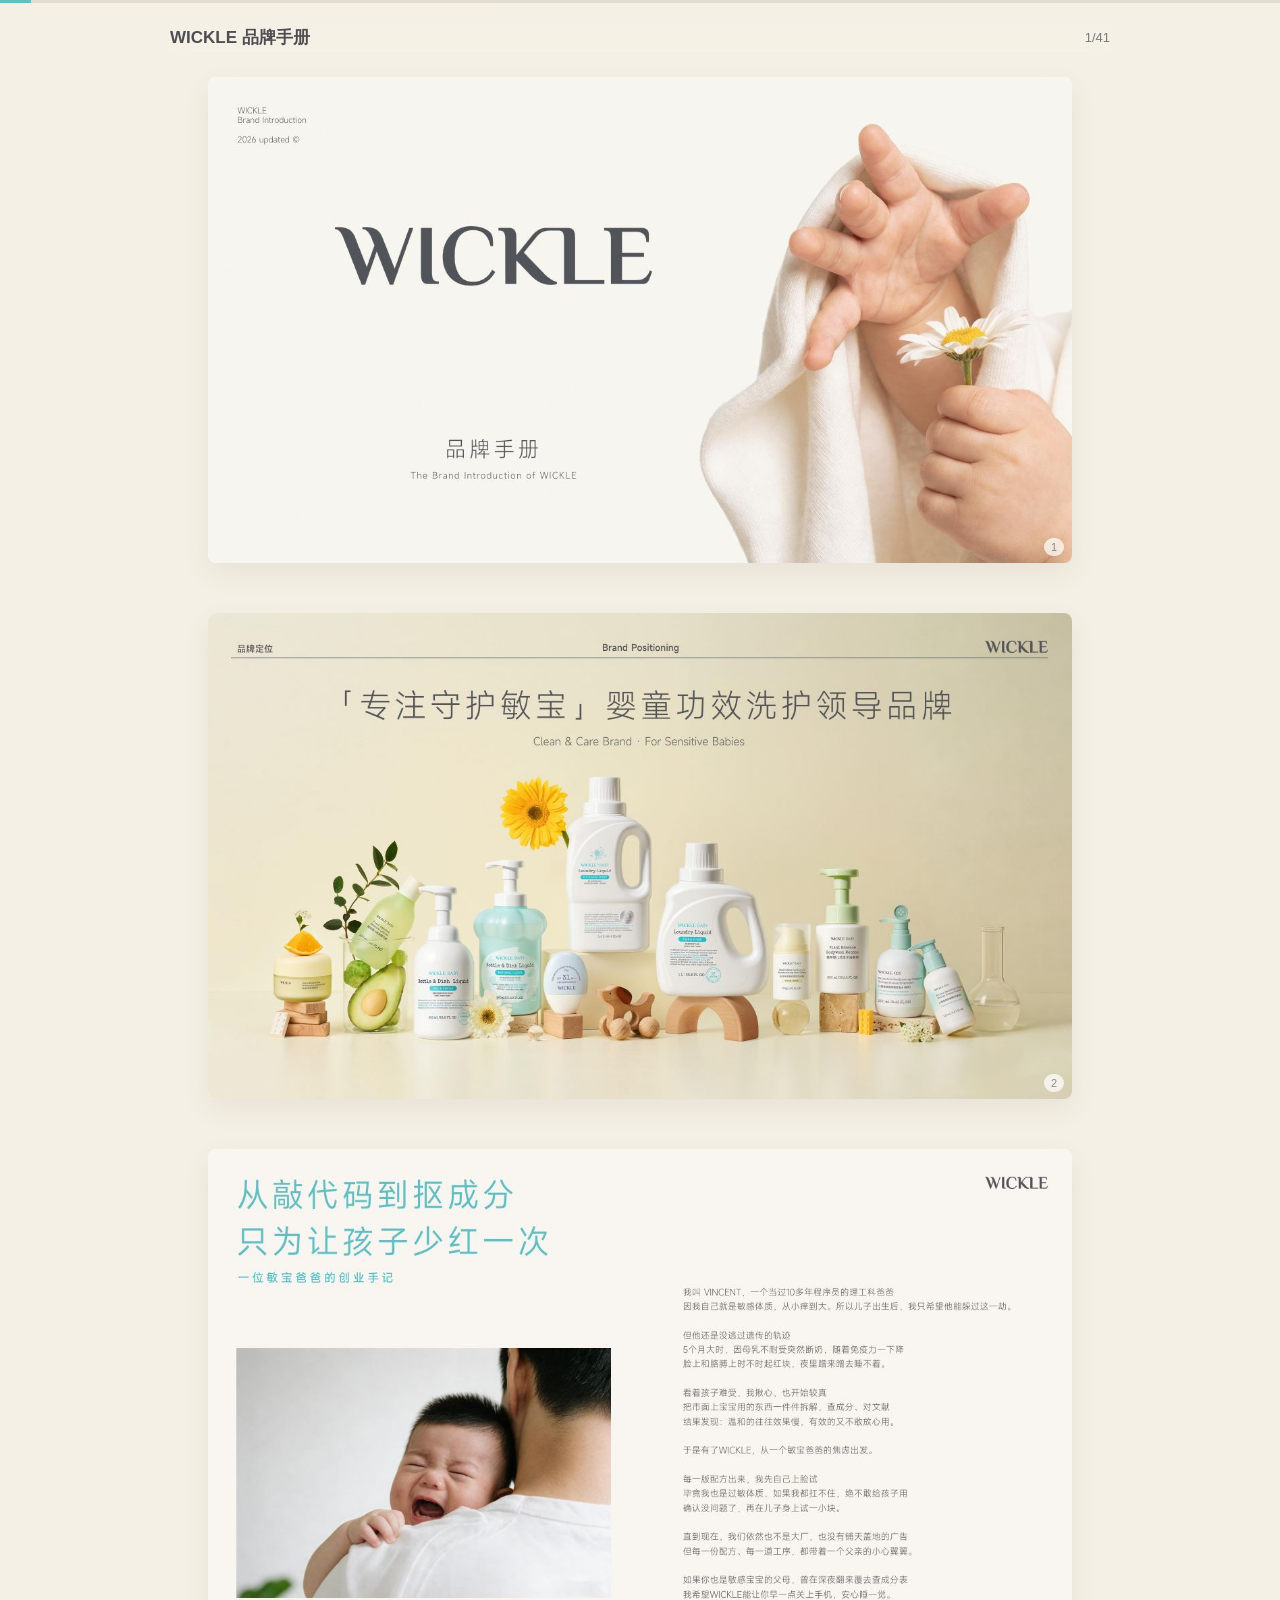
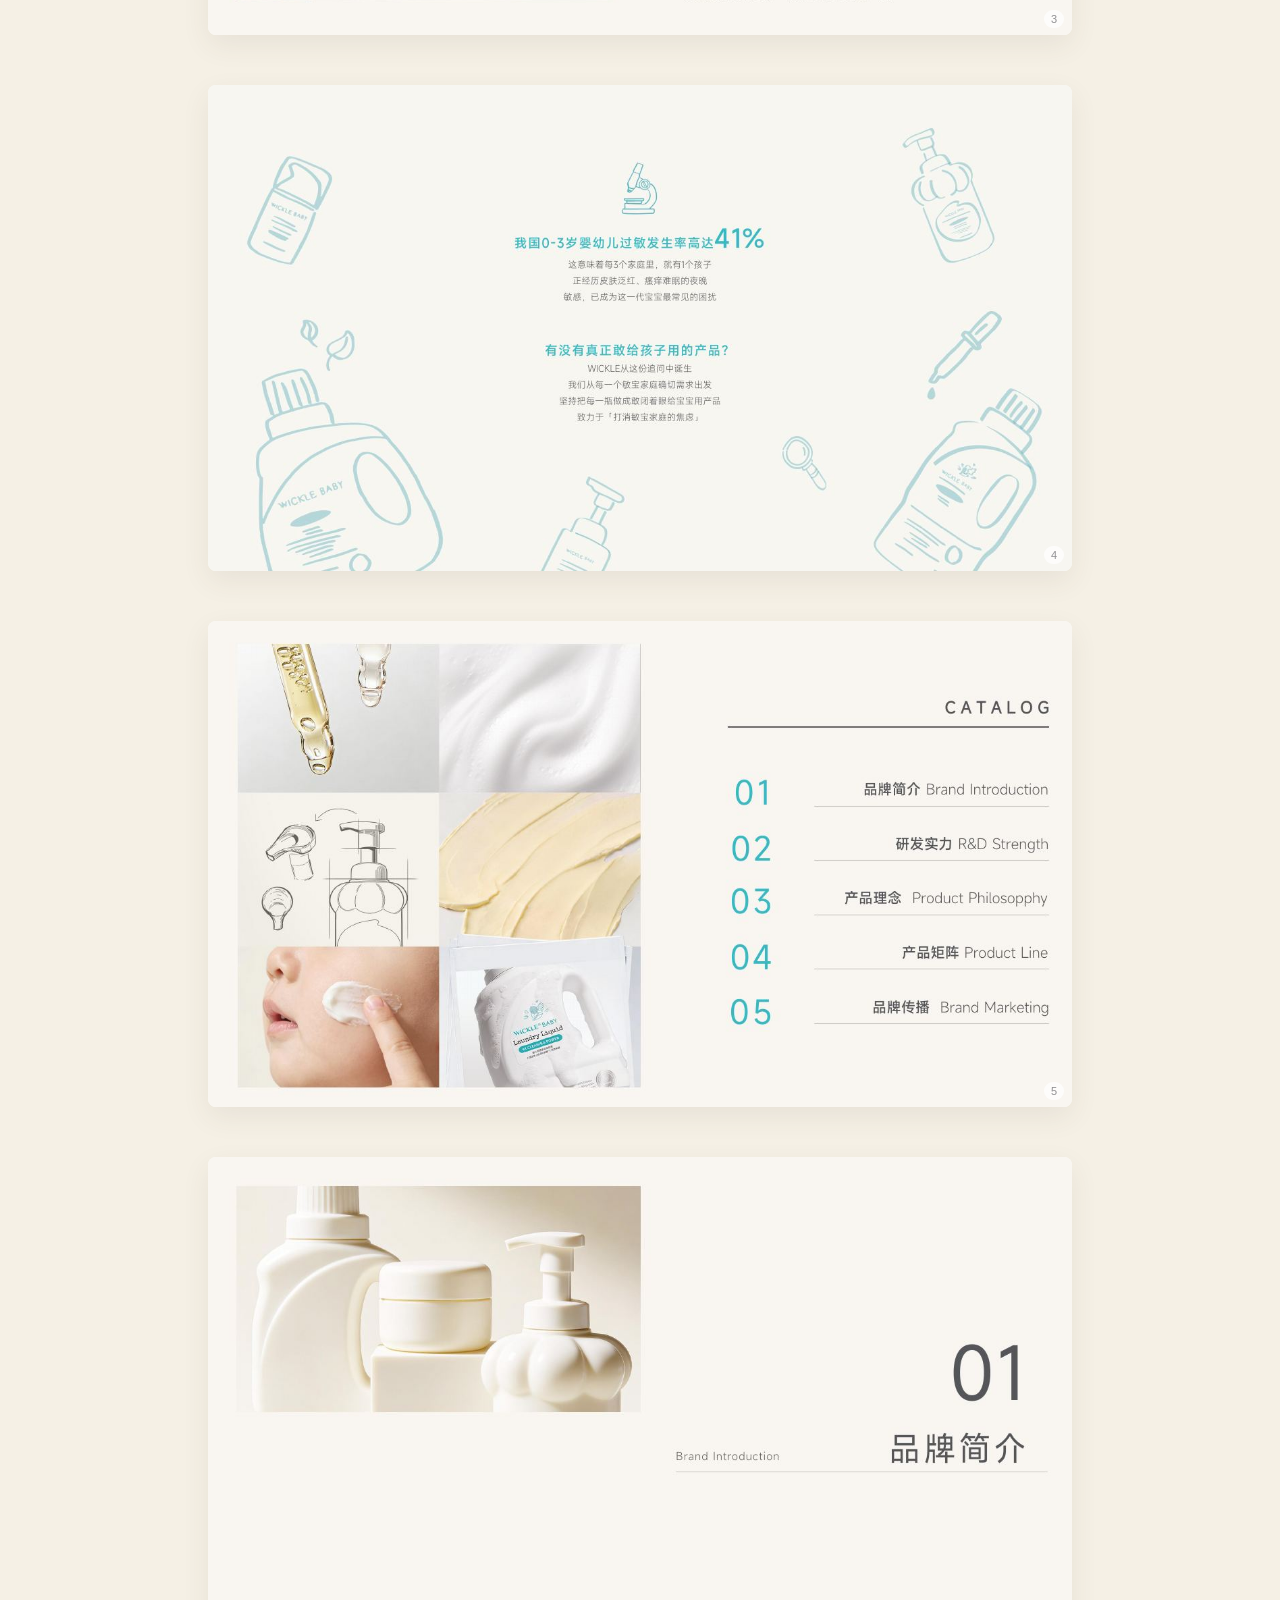
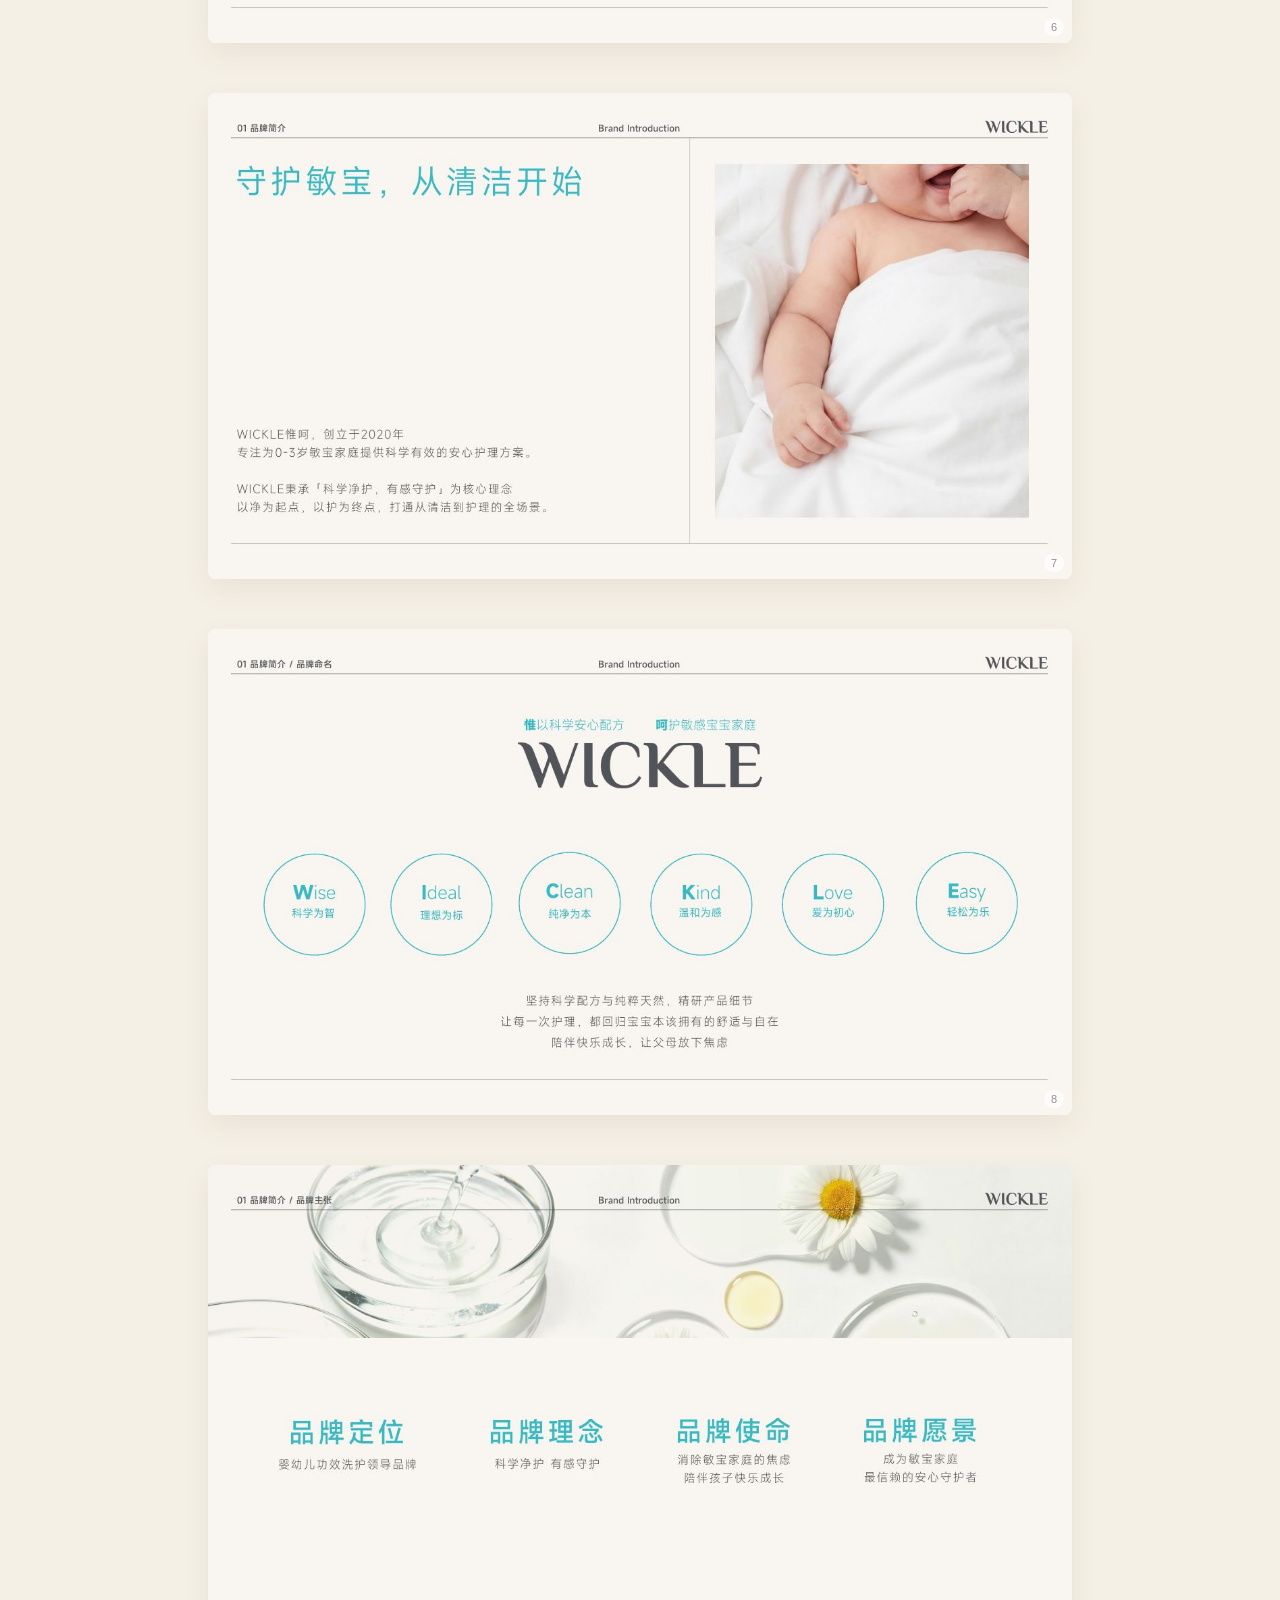
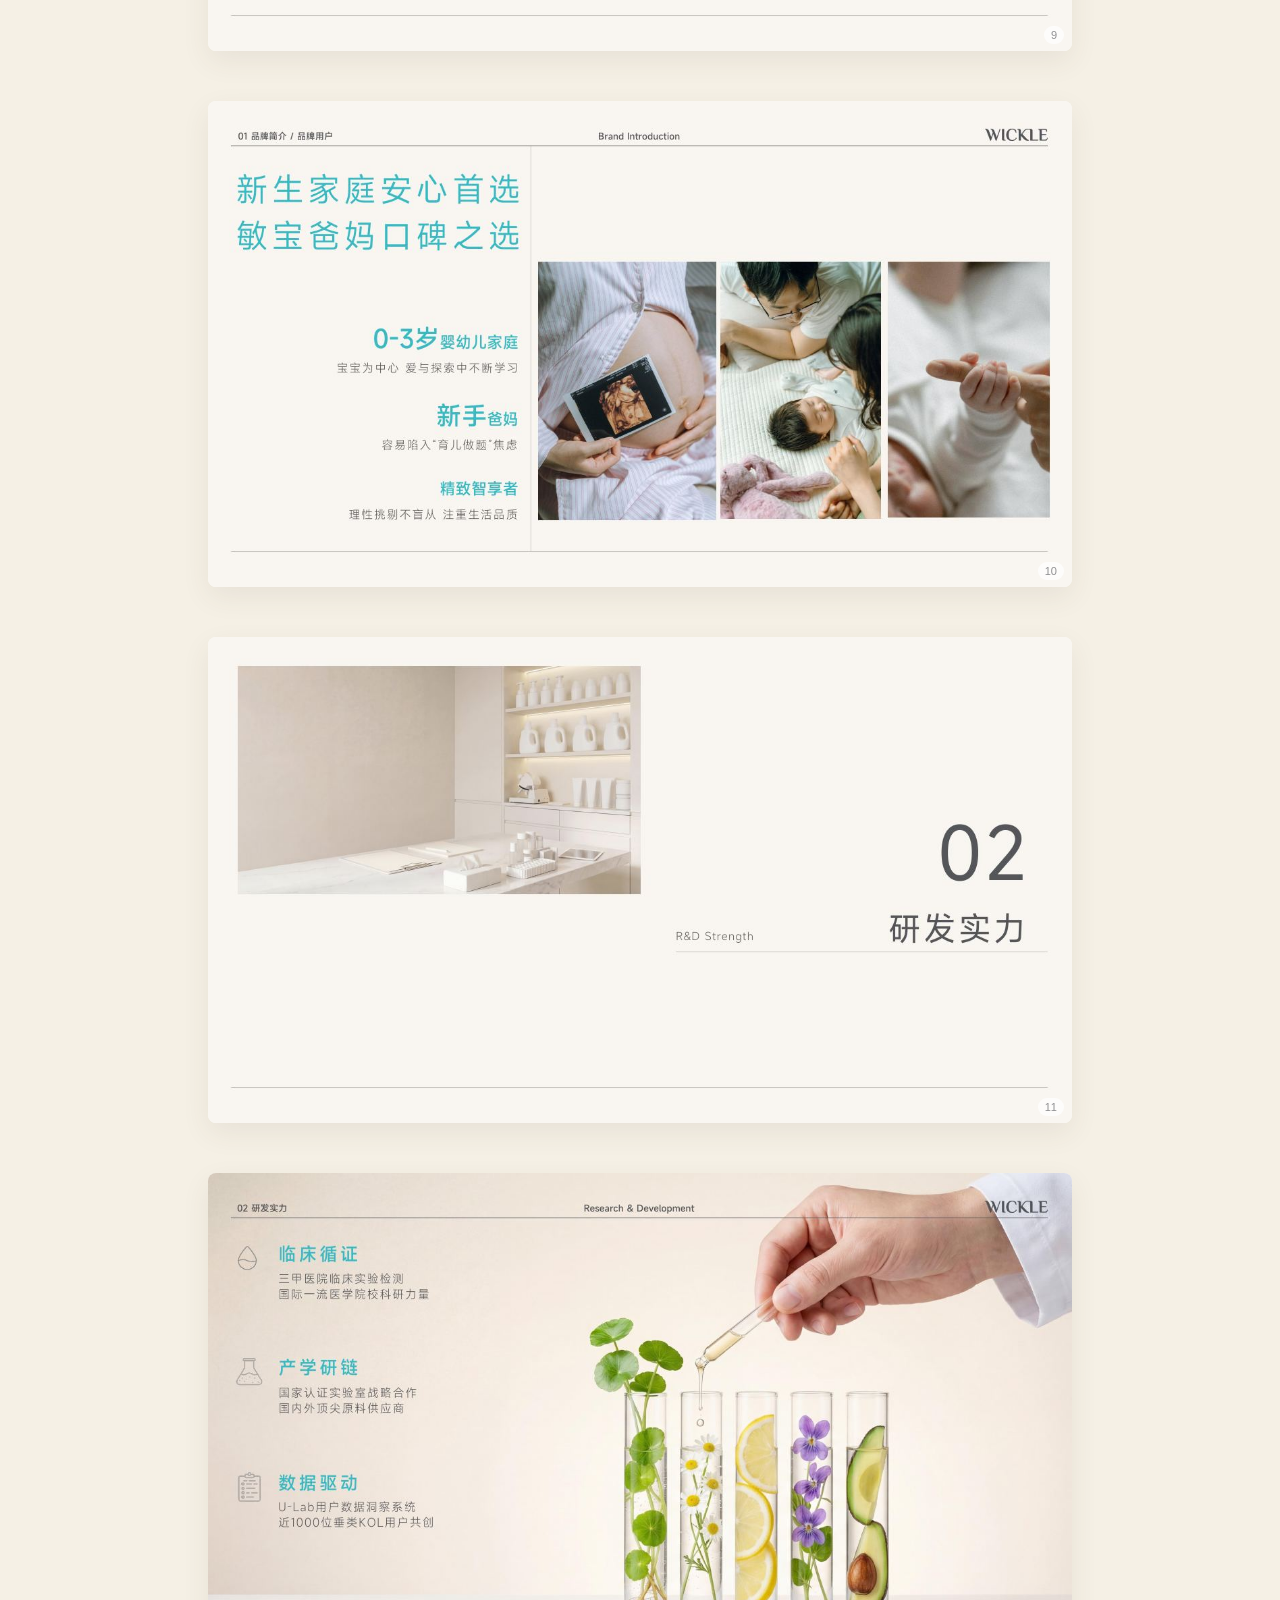
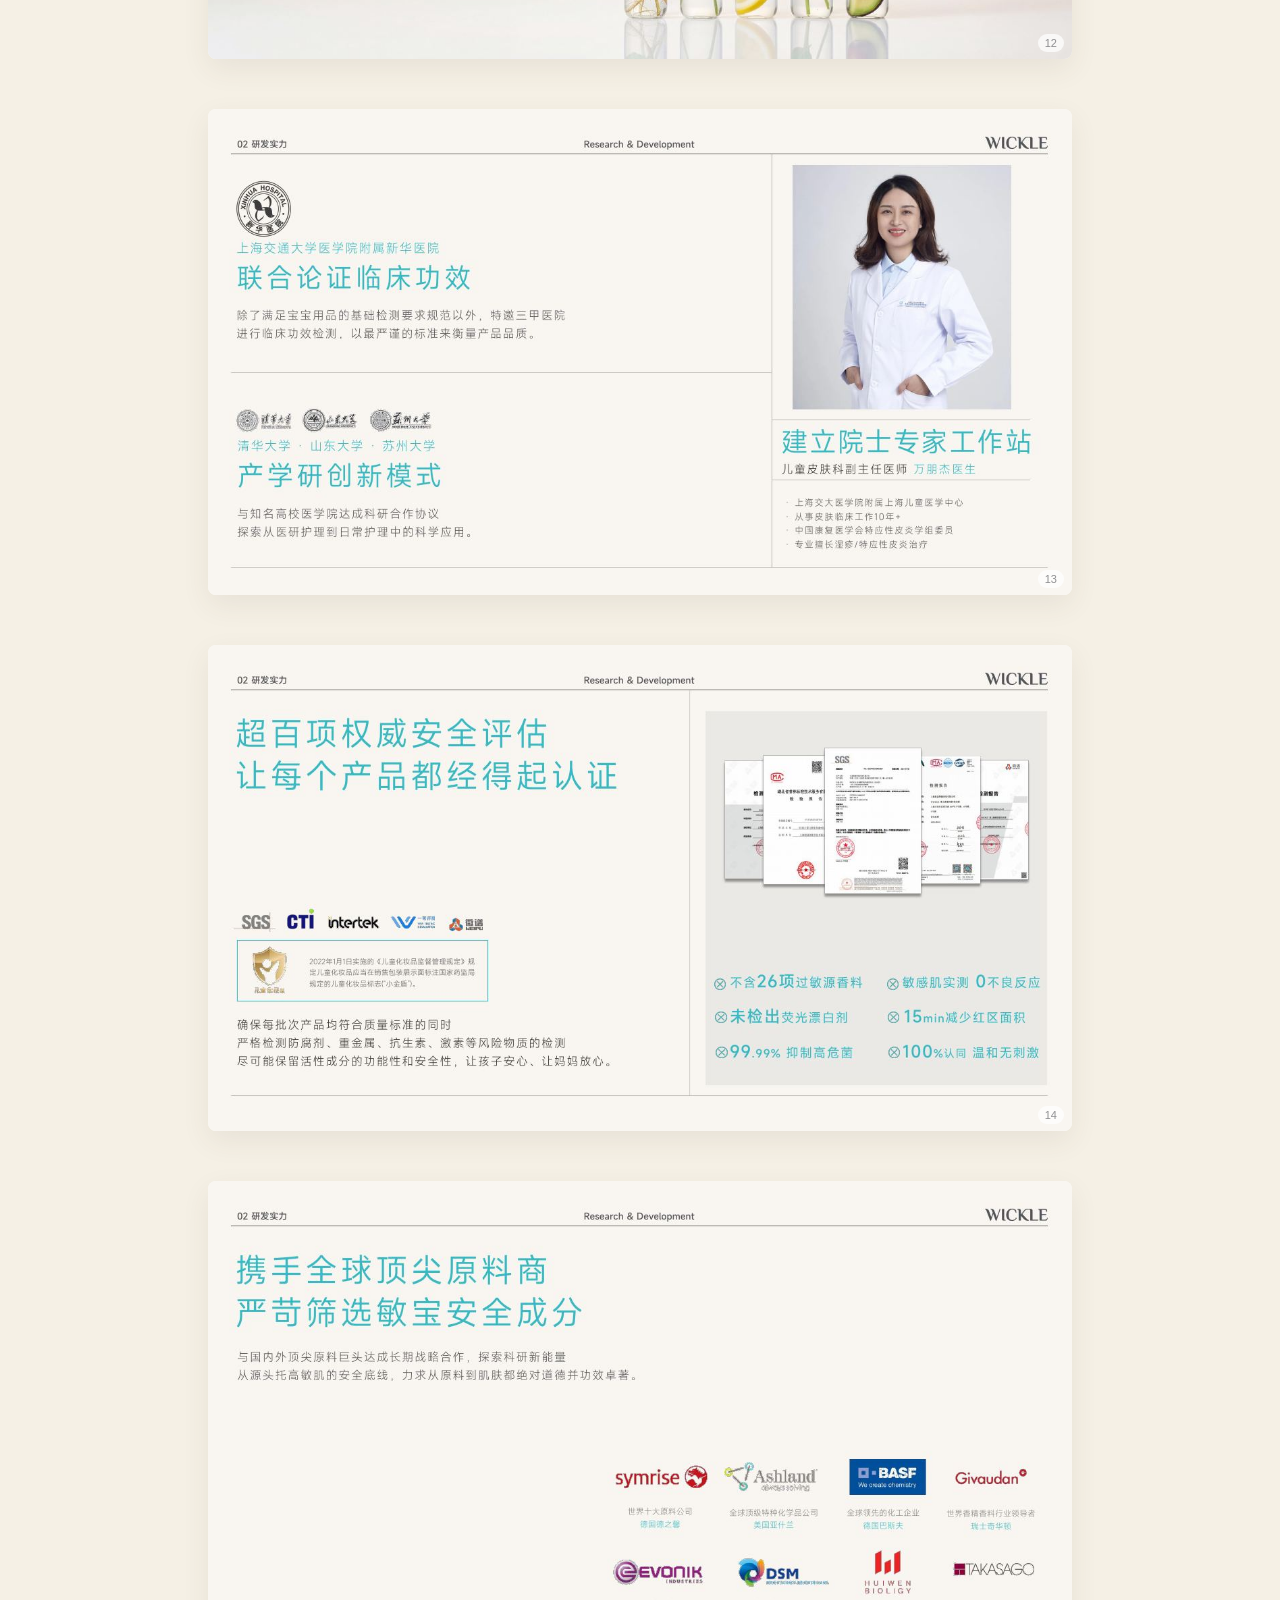
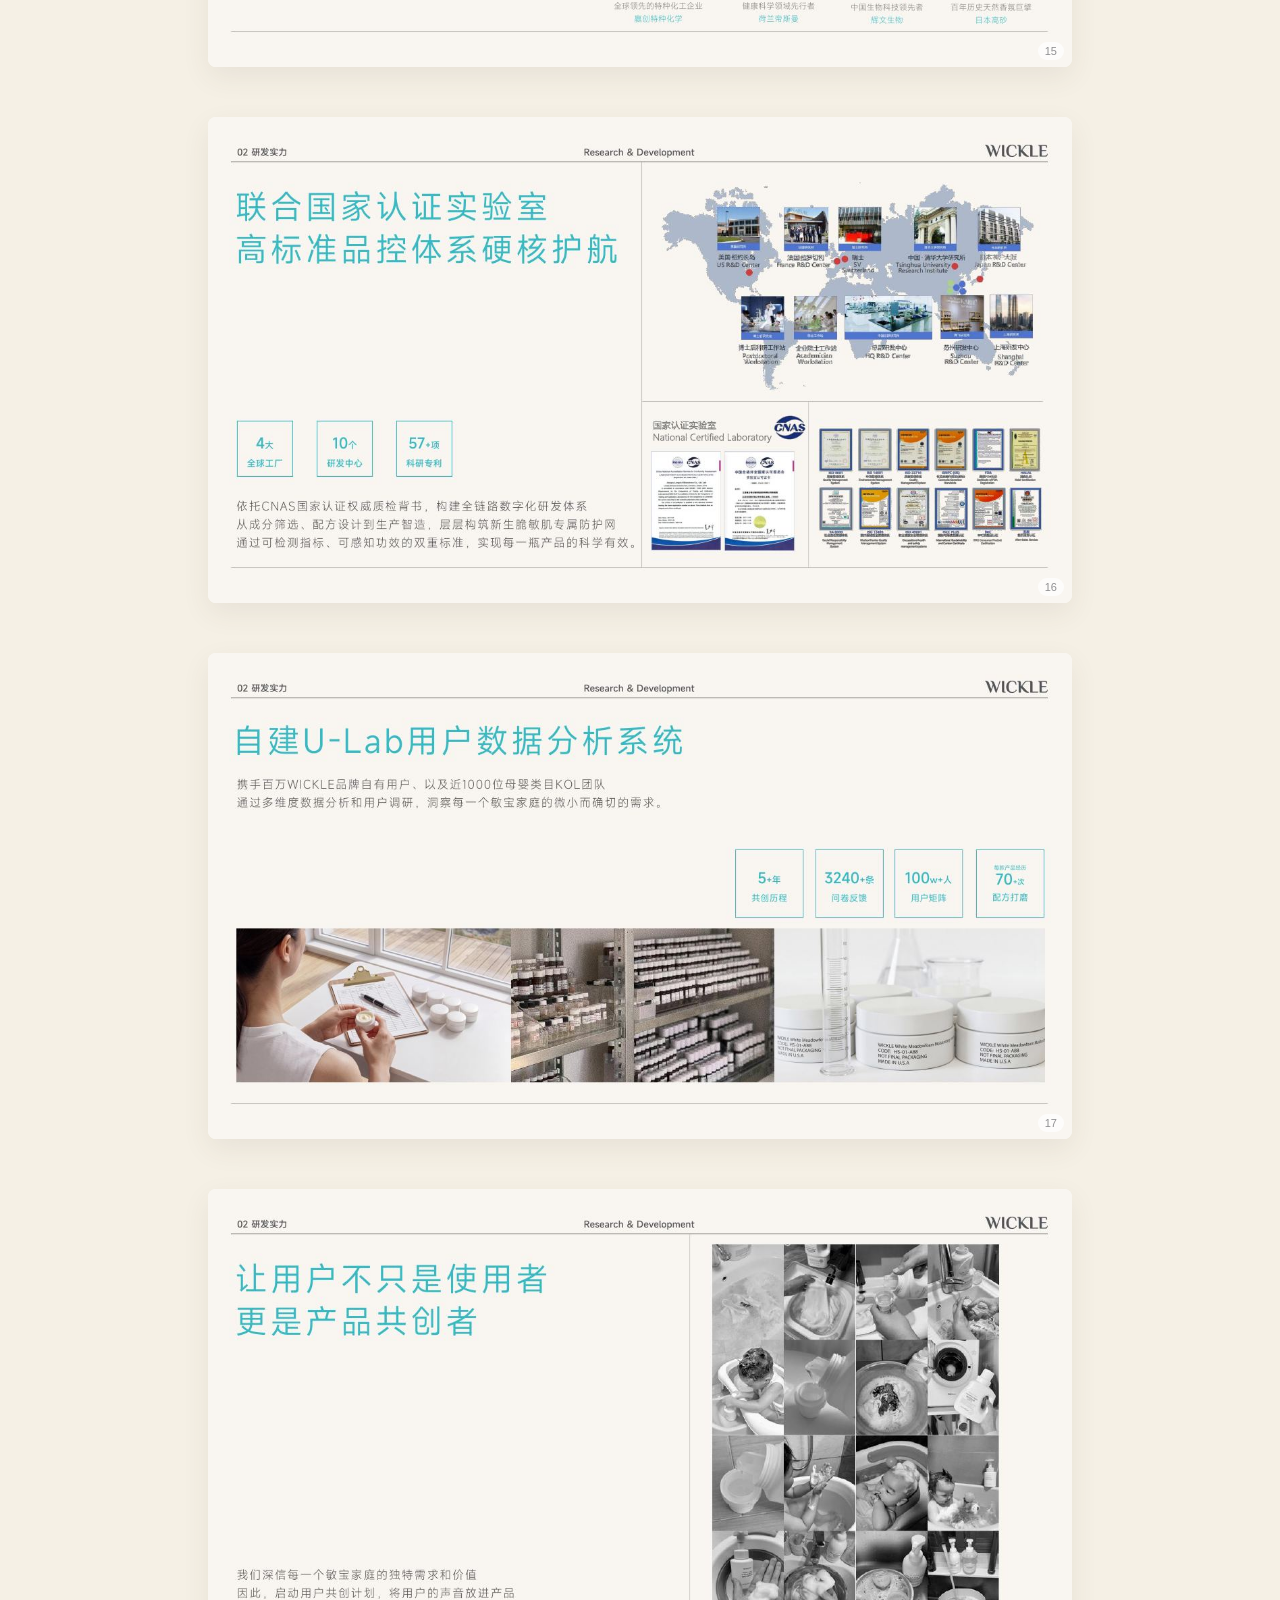
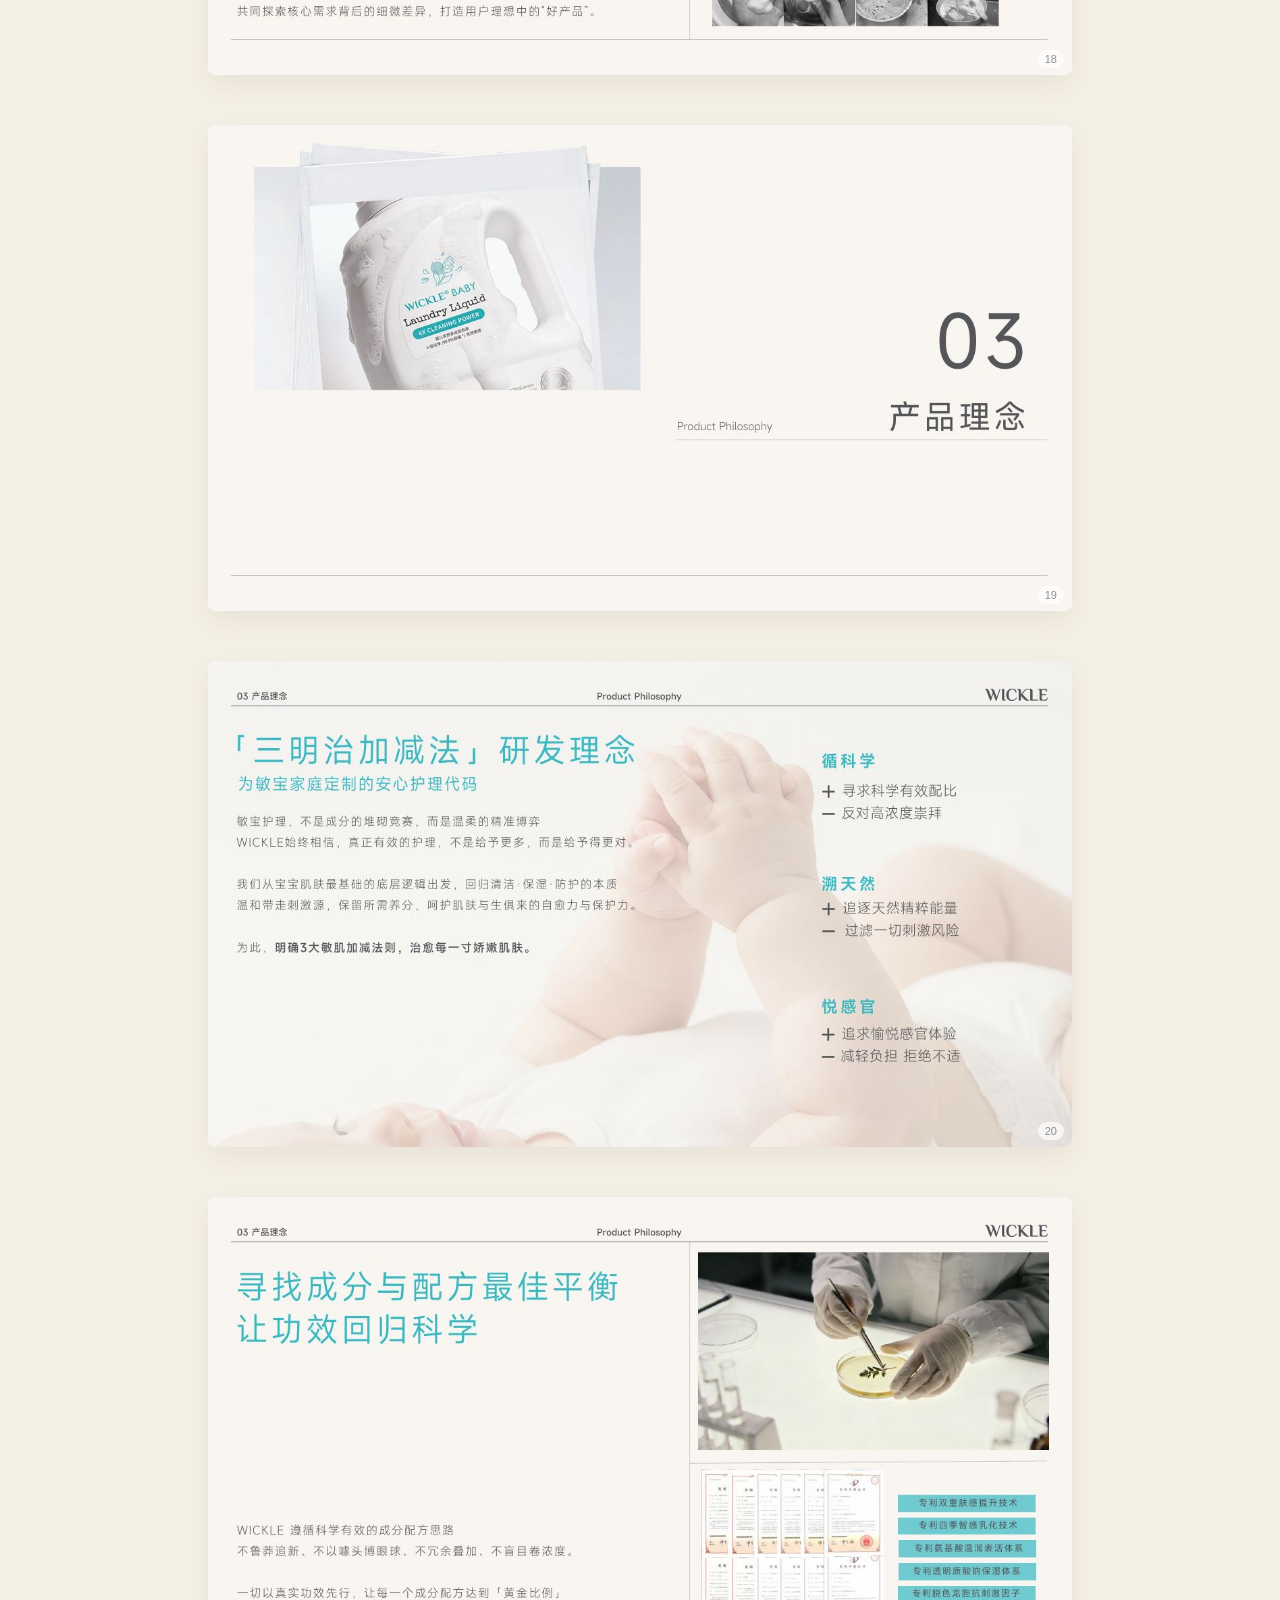
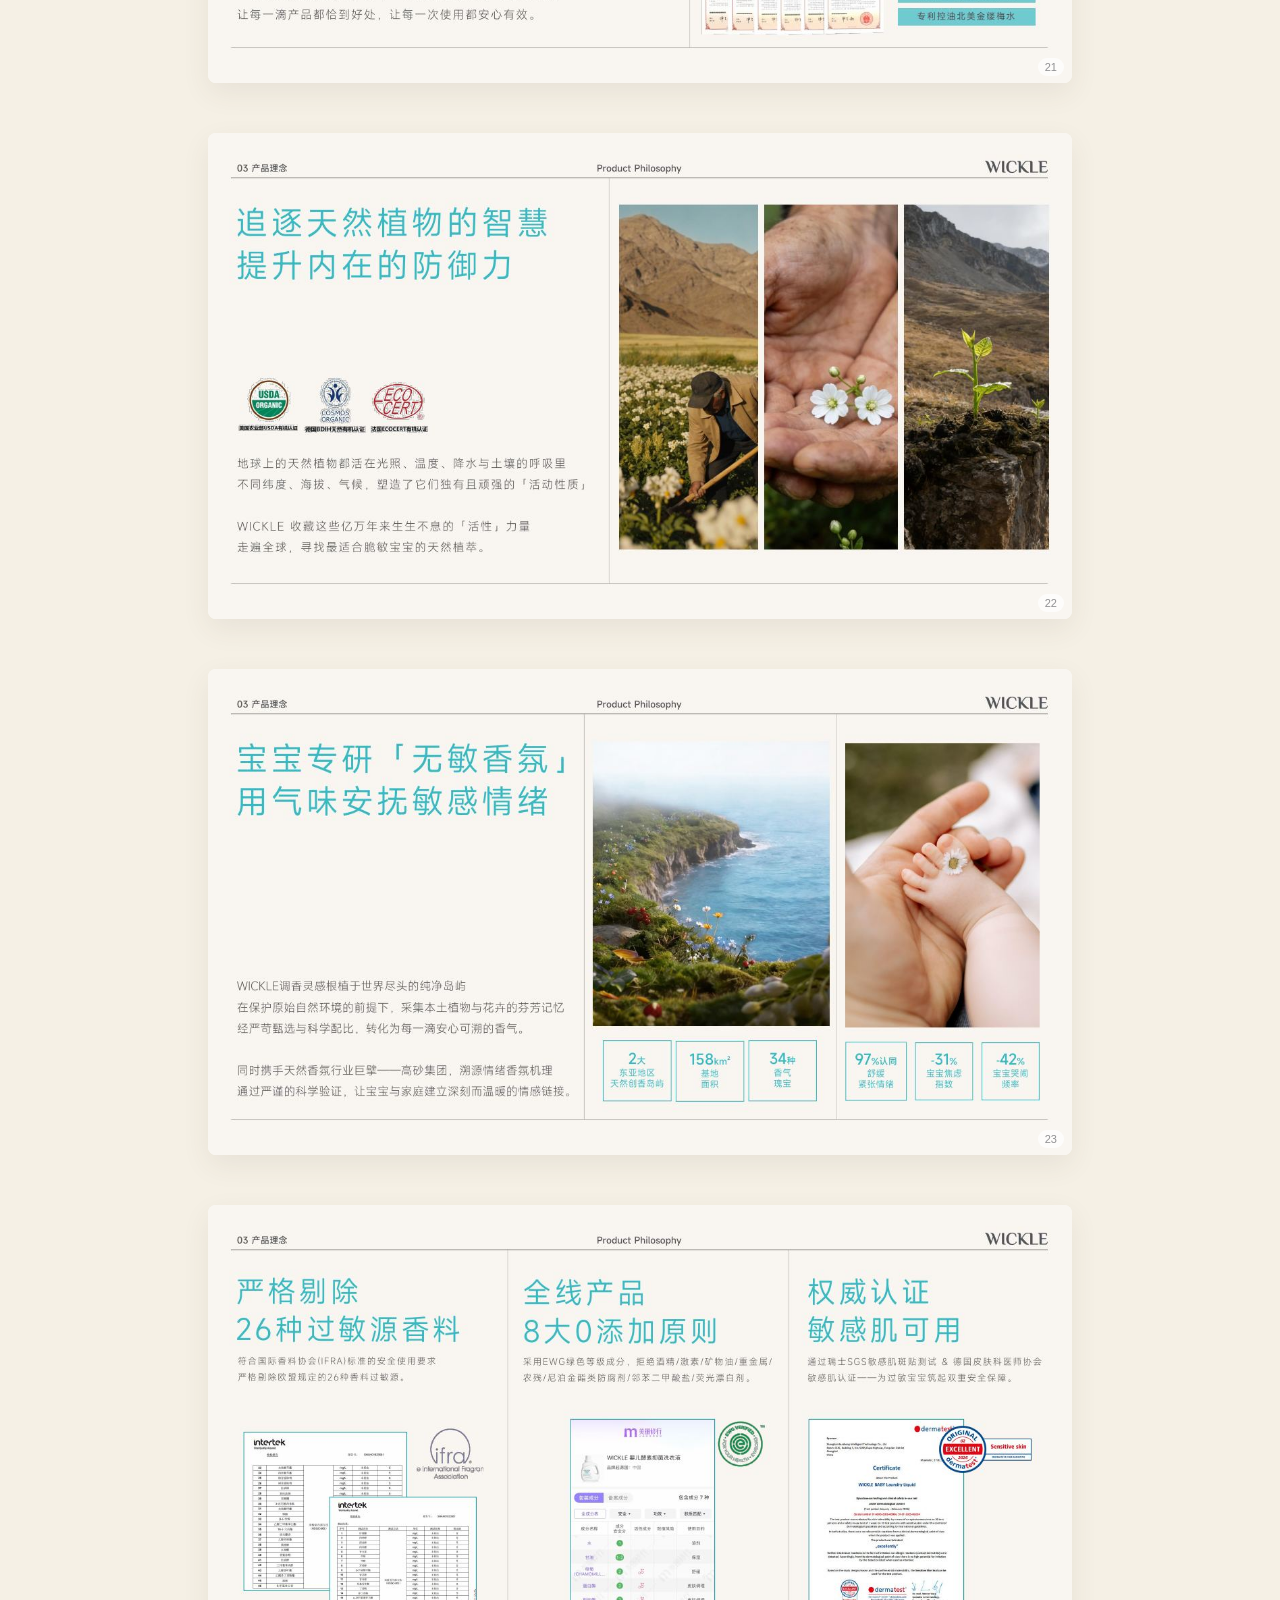
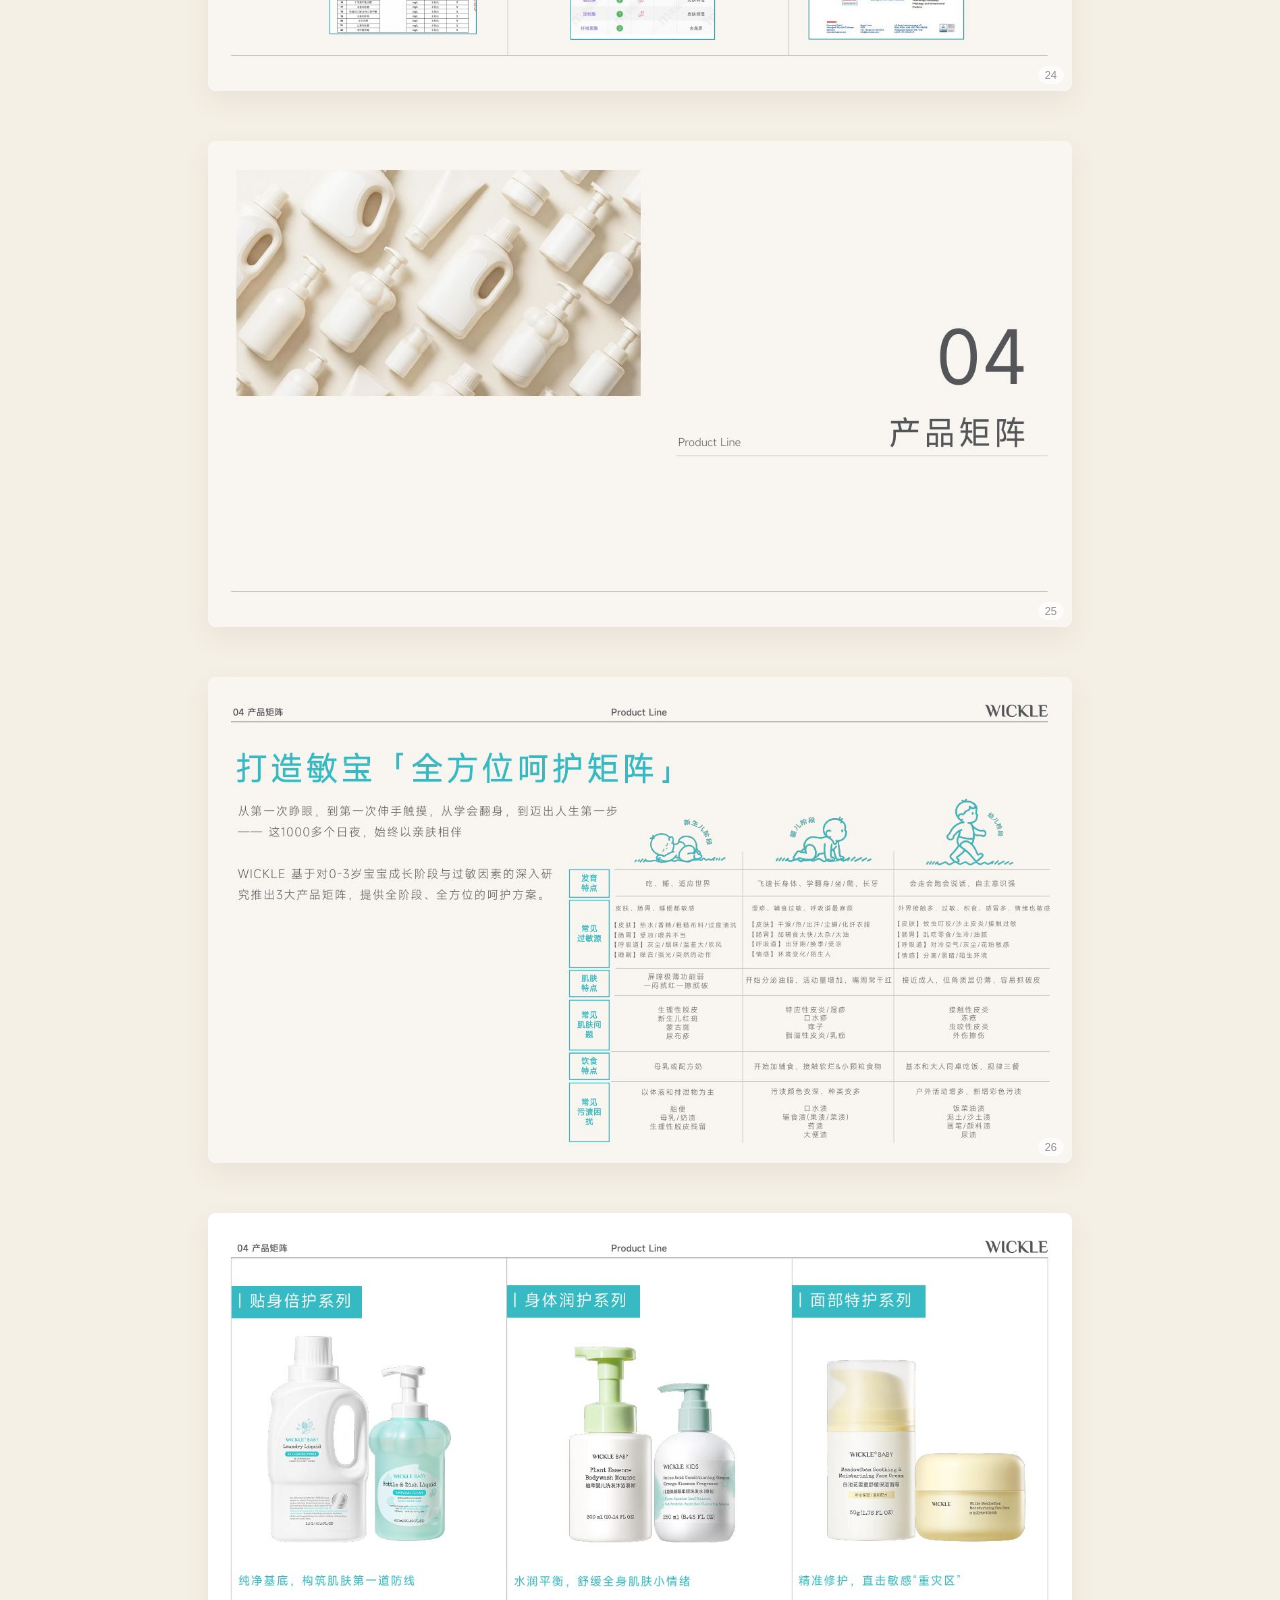
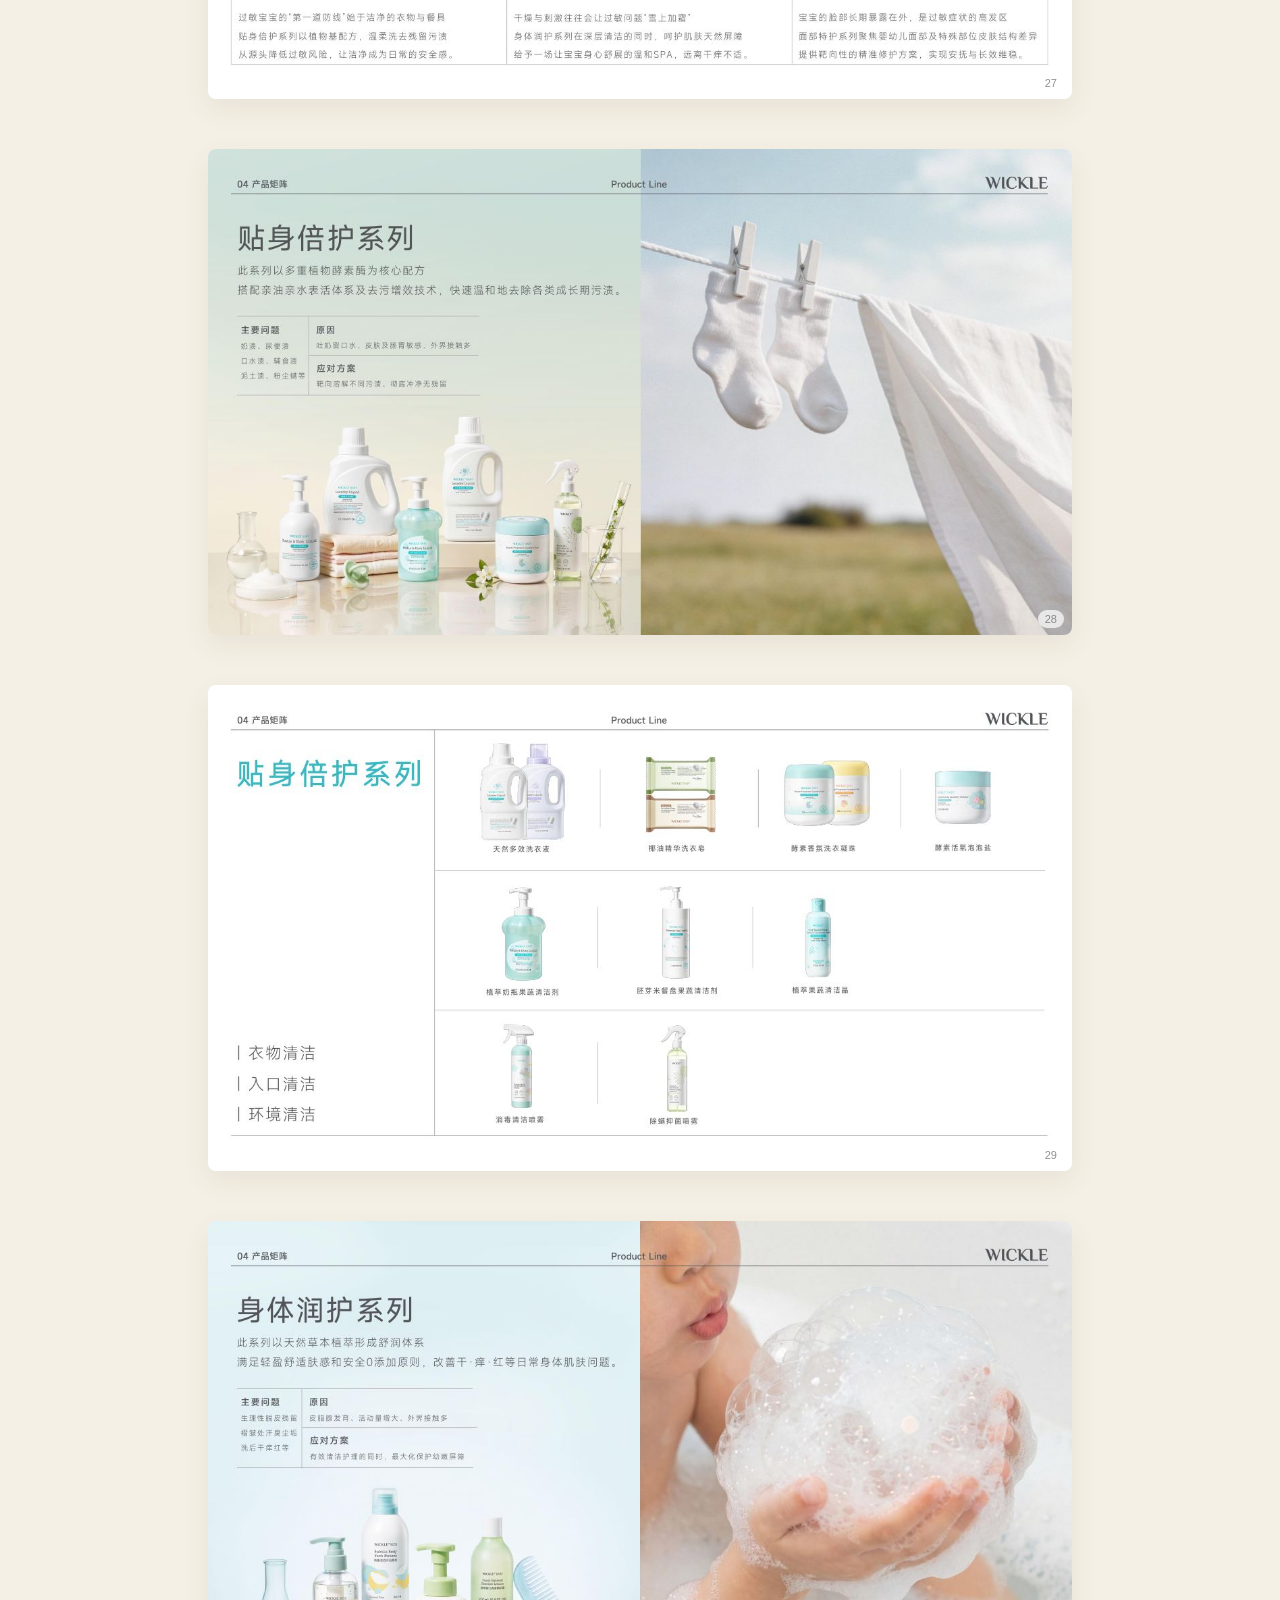
==== brand-book/index.html @ 1de0aafd "Add brand book reader QR" ====
<!doctype html>
<html lang="zh-CN">
  <head>
    <meta charset="UTF-8" />
    <meta name="viewport" content="width=device-width, initial-scale=1, viewport-fit=cover" />
    <meta name="apple-mobile-web-app-capable" content="yes" />
    <meta name="apple-mobile-web-app-status-bar-style" content="default" />
    <meta name="format-detection" content="telephone=no" />
    <title>WICKLE 品牌手册</title>
    <meta name="description" content="WICKLE 品牌手册在线阅读" />
    <link rel="preload" as="image" href="./pages/page-01.jpg" fetchpriority="high" />
    <style>
      :root {
        color-scheme: light;
        --paper: #f5f0e5;
        --ink: #4d4d52;
        --line: rgba(88, 83, 74, 0.16);
      }

      * {
        box-sizing: border-box;
      }

      html {
        background: var(--paper);
        scroll-behavior: smooth;
      }

      body {
        margin: 0;
        min-height: 100vh;
        background: var(--paper);
        color: var(--ink);
        font-family: -apple-system, BlinkMacSystemFont, "PingFang SC", "Microsoft YaHei", sans-serif;
      }

      .reader {
        width: min(100%, 980px);
        margin: 0 auto;
        padding: max(16px, env(safe-area-inset-top)) 10px calc(28px + env(safe-area-inset-bottom));
      }

      .reader-bar {
        position: sticky;
        top: 0;
        z-index: 5;
        display: flex;
        align-items: center;
        justify-content: space-between;
        gap: 12px;
        padding: 10px 2px 12px;
        background: linear-gradient(180deg, var(--paper) 0%, rgba(245, 240, 229, 0.94) 78%, rgba(245, 240, 229, 0) 100%);
        backdrop-filter: blur(10px);
      }

      .reader-title {
        margin: 0;
        font-size: 15px;
        font-weight: 600;
        letter-spacing: 0;
      }

      .reader-count {
        flex: 0 0 auto;
        min-width: 56px;
        text-align: right;
        font-size: 13px;
        font-variant-numeric: tabular-nums;
        color: rgba(77, 77, 82, 0.72);
      }

      .progress {
        position: fixed;
        top: 0;
        left: 0;
        z-index: 10;
        width: 100%;
        height: 3px;
        background: rgba(90, 82, 68, 0.12);
      }

      .progress span {
        display: block;
        width: 0;
        height: 100%;
        background: #62bec4;
        transition: width 180ms ease;
      }

      .pages {
        display: grid;
        gap: 12px;
      }

      .page {
        position: relative;
        overflow: hidden;
        aspect-ratio: 16 / 9;
        border-radius: 6px;
        background: rgba(255, 255, 255, 0.62);
        box-shadow: 0 10px 28px rgba(77, 68, 52, 0.08);
      }

      .page img {
        display: block;
        width: 100%;
        height: 100%;
        object-fit: cover;
      }

      .page::after {
        content: attr(data-page);
        position: absolute;
        right: 8px;
        bottom: 7px;
        padding: 3px 7px;
        border-radius: 999px;
        background: rgba(255, 255, 255, 0.72);
        color: rgba(77, 77, 82, 0.62);
        font-size: 11px;
        font-variant-numeric: tabular-nums;
      }

      @media (min-width: 720px) {
        .reader {
          padding-right: 18px;
          padding-left: 18px;
        }

        .reader-title {
          font-size: 17px;
        }

        .pages {
          gap: 18px;
        }

        .page {
          border-radius: 8px;
        }
      }
    </style>
  </head>
  <body>
    <div class="progress" aria-hidden="true"><span id="progressFill"></span></div>
    <main class="reader" aria-label="WICKLE 品牌手册在线阅读">
      <header class="reader-bar">
        <h1 class="reader-title">WICKLE 品牌手册</h1>
        <div class="reader-count"><span id="currentPage">1</span>/41</div>
      </header>
      <section class="pages" id="pages"></section>
    </main>

    <script>
      const pageTotal = 41;
      const pages = document.getElementById("pages");
      const currentPage = document.getElementById("currentPage");
      const progressFill = document.getElementById("progressFill");
      const imagePath = (index) => `./pages/page-${String(index).padStart(2, "0")}.jpg`;

      for (let index = 1; index <= pageTotal; index += 1) {
        const figure = document.createElement("figure");
        const image = document.createElement("img");
        figure.className = "page";
        figure.dataset.page = index;
        if (index <= 2) {
          image.src = imagePath(index);
        } else {
          image.dataset.src = imagePath(index);
        }
        image.alt = `WICKLE 品牌手册第 ${index} 页`;
        image.width = 1280;
        image.height = 720;
        image.decoding = "async";
        image.loading = index <= 2 ? "eager" : "lazy";
        if (index === 1) image.fetchPriority = "high";
        figure.appendChild(image);
        pages.appendChild(figure);
      }

      const loadImage = (image) => {
        if (!image.dataset.src) return;
        image.src = image.dataset.src;
        image.removeAttribute("data-src");
      };

      const loadObserver = new IntersectionObserver(
        (entries) => {
          entries.forEach((entry) => {
            if (!entry.isIntersecting) return;
            const image = entry.target.querySelector("img");
            loadImage(image);
            loadObserver.unobserve(entry.target);
          });
        },
        { rootMargin: "1200px 0px" },
      );

      document.querySelectorAll(".page").forEach((page, index) => {
        if (index > 1) loadObserver.observe(page);
      });

      const observer = new IntersectionObserver(
        (entries) => {
          const visible = entries
            .filter((entry) => entry.isIntersecting)
            .sort((a, b) => b.intersectionRatio - a.intersectionRatio)[0];
          if (!visible) return;
          const page = Number(visible.target.dataset.page);
          currentPage.textContent = page;
          progressFill.style.width = `${(page / pageTotal) * 100}%`;
        },
        { threshold: [0.45, 0.6, 0.75] },
      );

      document.querySelectorAll(".page").forEach((page) => observer.observe(page));
    </script>
  </body>
</html>
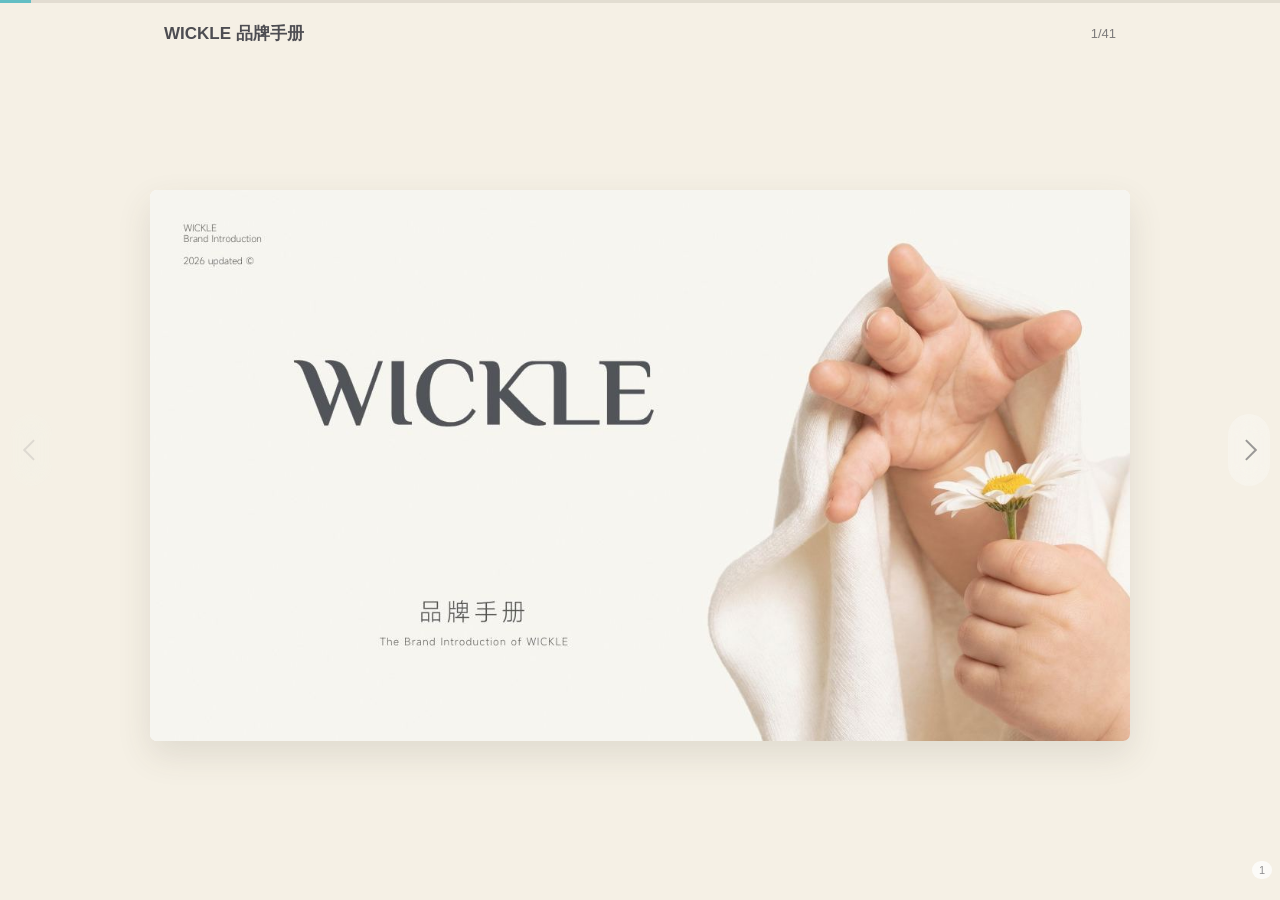
==== commit 0d3ee988: "Use horizontal swipe brand book reader" ====
--- a/brand-book/index.html
+++ b/brand-book/index.html
@@ -23,33 +23,41 @@
 
       html {
         background: var(--paper);
-        scroll-behavior: smooth;
+        overscroll-behavior: none;
       }
 
       body {
         margin: 0;
         min-height: 100vh;
+        min-height: 100dvh;
+        overflow: hidden;
         background: var(--paper);
         color: var(--ink);
         font-family: -apple-system, BlinkMacSystemFont, "PingFang SC", "Microsoft YaHei", sans-serif;
       }
 
       .reader {
-        width: min(100%, 980px);
+        position: relative;
+        display: grid;
+        grid-template-rows: auto 1fr;
+        width: 100%;
+        height: 100vh;
+        height: 100dvh;
         margin: 0 auto;
-        padding: max(16px, env(safe-area-inset-top)) 10px calc(28px + env(safe-area-inset-bottom));
+        padding: max(14px, env(safe-area-inset-top)) 0 max(14px, env(safe-area-inset-bottom));
       }
 
       .reader-bar {
-        position: sticky;
-        top: 0;
+        position: relative;
         z-index: 5;
         display: flex;
         align-items: center;
         justify-content: space-between;
         gap: 12px;
-        padding: 10px 2px 12px;
-        background: linear-gradient(180deg, var(--paper) 0%, rgba(245, 240, 229, 0.94) 78%, rgba(245, 240, 229, 0) 100%);
+        width: min(100%, 980px);
+        margin: 0 auto;
+        padding: 8px 14px 10px;
+        background: rgba(245, 240, 229, 0.9);
         backdrop-filter: blur(10px);
       }
 
@@ -81,31 +89,53 @@
 
       .progress span {
         display: block;
-        width: 0;
+        width: calc(100% / 41);
         height: 100%;
         background: #62bec4;
         transition: width 180ms ease;
       }
 
       .pages {
-        display: grid;
-        gap: 12px;
+        display: flex;
+        width: 100%;
+        min-width: 0;
+        min-height: 0;
+        overflow-x: auto;
+        overflow-y: hidden;
+        scroll-behavior: smooth;
+        scroll-snap-type: x mandatory;
+        scrollbar-width: none;
+        -webkit-overflow-scrolling: touch;
+        touch-action: pan-x pinch-zoom;
+      }
+
+      .pages::-webkit-scrollbar {
+        display: none;
       }
 
       .page {
         position: relative;
+        display: grid;
+        flex: 0 0 100%;
+        place-items: center;
         overflow: hidden;
-        aspect-ratio: 16 / 9;
-        border-radius: 6px;
-        background: rgba(255, 255, 255, 0.62);
-        box-shadow: 0 10px 28px rgba(77, 68, 52, 0.08);
+        width: 100%;
+        height: 100%;
+        margin: 0;
+        padding: 10px 10px 20px;
+        scroll-snap-align: center;
+        scroll-snap-stop: always;
       }
 
       .page img {
         display: block;
-        width: 100%;
-        height: 100%;
-        object-fit: cover;
+        width: min(100%, 980px);
+        height: auto;
+        max-height: 100%;
+        border-radius: 7px;
+        object-fit: contain;
+        background: #fff;
+        box-shadow: 0 14px 34px rgba(77, 68, 52, 0.12);
       }
 
       .page::after {
@@ -121,22 +151,63 @@
         font-variant-numeric: tabular-nums;
       }
 
+      .nav-btn {
+        position: fixed;
+        top: 50%;
+        z-index: 6;
+        width: 42px;
+        height: 72px;
+        padding: 0;
+        border: 0;
+        border-radius: 999px;
+        background: rgba(255, 255, 255, 0.38);
+        transform: translateY(-50%);
+        backdrop-filter: blur(10px);
+        opacity: 0.72;
+      }
+
+      .nav-btn::before {
+        content: "";
+        position: absolute;
+        top: 50%;
+        left: 50%;
+        width: 13px;
+        height: 13px;
+        border-top: 2px solid rgba(77, 77, 82, 0.76);
+        border-left: 2px solid rgba(77, 77, 82, 0.76);
+      }
+
+      .nav-prev {
+        left: max(10px, env(safe-area-inset-left));
+      }
+
+      .nav-next {
+        right: max(10px, env(safe-area-inset-right));
+      }
+
+      .nav-prev::before {
+        transform: translate(-34%, -50%) rotate(-45deg);
+      }
+
+      .nav-next::before {
+        transform: translate(-66%, -50%) rotate(135deg);
+      }
+
+      .nav-btn:disabled {
+        opacity: 0.18;
+      }
+
+      @media (hover: none) and (pointer: coarse) {
+        .nav-btn {
+          width: 32px;
+          height: 58px;
+          background: rgba(255, 255, 255, 0.26);
+        }
+      }
+
       @media (min-width: 720px) {
-        .reader {
-          padding-right: 18px;
-          padding-left: 18px;
-        }
-
         .reader-title {
           font-size: 17px;
-        }
-
-        .pages {
-          gap: 18px;
-        }
-
-        .page {
-          border-radius: 8px;
         }
       }
     </style>
@@ -149,6 +220,8 @@
         <div class="reader-count"><span id="currentPage">1</span>/41</div>
       </header>
       <section class="pages" id="pages"></section>
+      <button class="nav-btn nav-prev" id="prevBtn" type="button" aria-label="上一页"></button>
+      <button class="nav-btn nav-next" id="nextBtn" type="button" aria-label="下一页"></button>
     </main>
 
     <script>
@@ -156,7 +229,13 @@
       const pages = document.getElementById("pages");
       const currentPage = document.getElementById("currentPage");
       const progressFill = document.getElementById("progressFill");
+      const prevBtn = document.getElementById("prevBtn");
+      const nextBtn = document.getElementById("nextBtn");
       const imagePath = (index) => `./pages/page-${String(index).padStart(2, "0")}.jpg`;
+      let activeIndex = 0;
+      let scrollFrame = 0;
+      let touchStartX = 0;
+      let touchStartY = 0;
 
       for (let index = 1; index <= pageTotal; index += 1) {
         const figure = document.createElement("figure");
@@ -184,36 +263,75 @@
         image.removeAttribute("data-src");
       };
 
-      const loadObserver = new IntersectionObserver(
-        (entries) => {
-          entries.forEach((entry) => {
-            if (!entry.isIntersecting) return;
-            const image = entry.target.querySelector("img");
-            loadImage(image);
-            loadObserver.unobserve(entry.target);
-          });
+      const pageElements = Array.from(document.querySelectorAll(".page"));
+
+      const loadAround = (index) => {
+        for (let offset = -1; offset <= 2; offset += 1) {
+          const page = pageElements[index + offset];
+          if (!page) continue;
+          loadImage(page.querySelector("img"));
+        }
+      };
+
+      const setActive = (index) => {
+        activeIndex = Math.max(0, Math.min(pageTotal - 1, index));
+        currentPage.textContent = activeIndex + 1;
+        progressFill.style.width = `${((activeIndex + 1) / pageTotal) * 100}%`;
+        prevBtn.disabled = activeIndex === 0;
+        nextBtn.disabled = activeIndex === pageTotal - 1;
+        loadAround(activeIndex);
+      };
+
+      const goTo = (index) => {
+        const target = Math.max(0, Math.min(pageTotal - 1, index));
+        pages.scrollTo({ left: target * pages.clientWidth, behavior: "smooth" });
+        setActive(target);
+      };
+
+      pages.addEventListener("scroll", () => {
+        if (scrollFrame) return;
+        scrollFrame = window.requestAnimationFrame(() => {
+          scrollFrame = 0;
+          const index = Math.round(pages.scrollLeft / pages.clientWidth);
+          if (index !== activeIndex) setActive(index);
+        });
+      });
+
+      pages.addEventListener(
+        "touchstart",
+        (event) => {
+          const touch = event.changedTouches[0];
+          touchStartX = touch.clientX;
+          touchStartY = touch.clientY;
         },
-        { rootMargin: "1200px 0px" },
+        { passive: true },
       );
 
-      document.querySelectorAll(".page").forEach((page, index) => {
-        if (index > 1) loadObserver.observe(page);
+      pages.addEventListener(
+        "touchend",
+        (event) => {
+          const touch = event.changedTouches[0];
+          const deltaX = touch.clientX - touchStartX;
+          const deltaY = touch.clientY - touchStartY;
+          if (Math.abs(deltaX) < 38 || Math.abs(deltaX) < Math.abs(deltaY) * 1.2) return;
+          goTo(activeIndex + (deltaX < 0 ? 1 : -1));
+        },
+        { passive: true },
+      );
+
+      prevBtn.addEventListener("click", () => goTo(activeIndex - 1));
+      nextBtn.addEventListener("click", () => goTo(activeIndex + 1));
+
+      window.addEventListener("keydown", (event) => {
+        if (event.key === "ArrowLeft") goTo(activeIndex - 1);
+        if (event.key === "ArrowRight") goTo(activeIndex + 1);
       });
 
-      const observer = new IntersectionObserver(
-        (entries) => {
-          const visible = entries
-            .filter((entry) => entry.isIntersecting)
-            .sort((a, b) => b.intersectionRatio - a.intersectionRatio)[0];
-          if (!visible) return;
-          const page = Number(visible.target.dataset.page);
-          currentPage.textContent = page;
-          progressFill.style.width = `${(page / pageTotal) * 100}%`;
-        },
-        { threshold: [0.45, 0.6, 0.75] },
-      );
-
-      document.querySelectorAll(".page").forEach((page) => observer.observe(page));
+      window.addEventListener("resize", () => {
+        pages.scrollTo({ left: activeIndex * pages.clientWidth, behavior: "auto" });
+      });
+
+      setActive(0);
     </script>
   </body>
 </html>
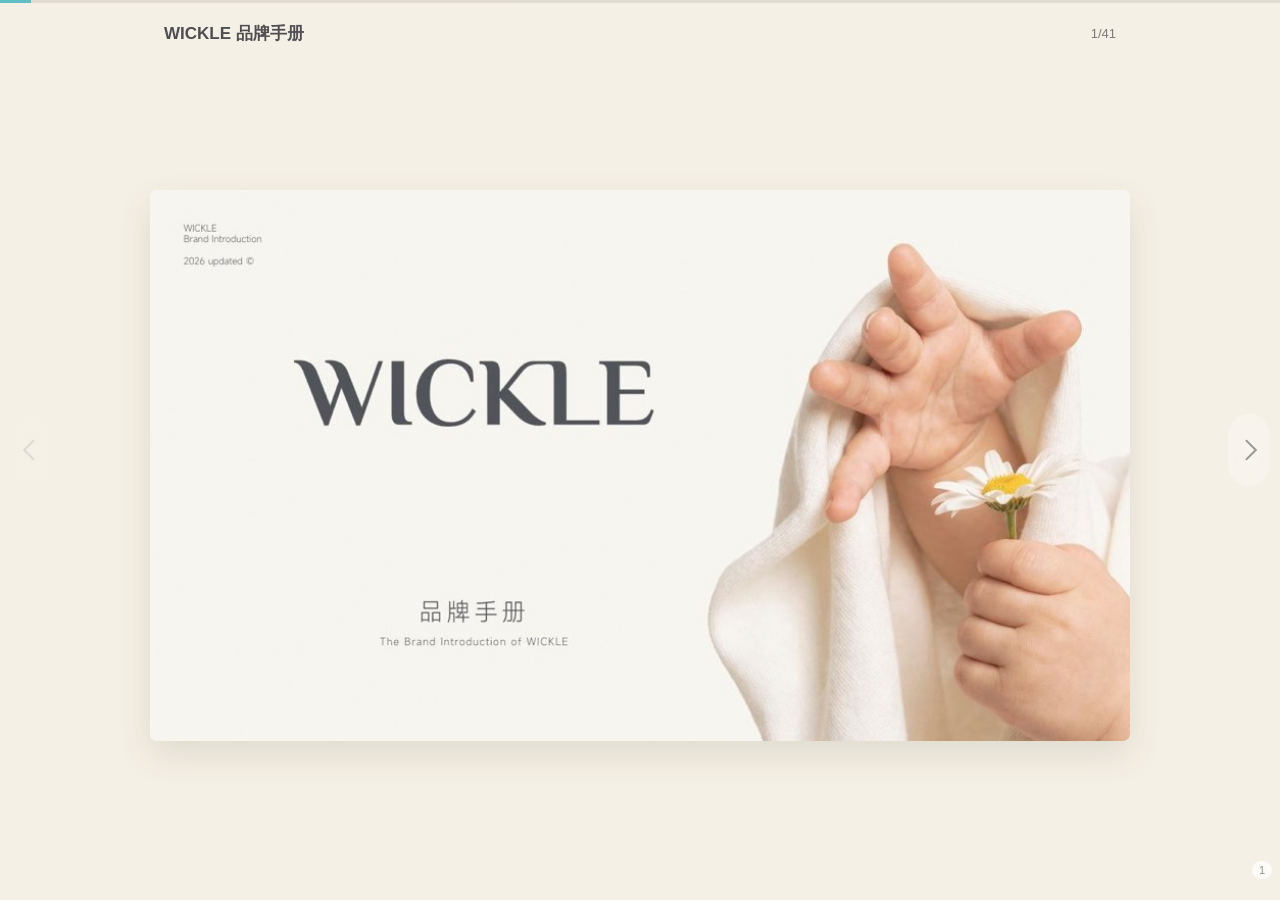
==== commit a4d3e2c3: "Improve brand book loading speed" ====
--- a/brand-book/index.html
+++ b/brand-book/index.html
@@ -8,7 +8,7 @@
     <meta name="format-detection" content="telephone=no" />
     <title>WICKLE 品牌手册</title>
     <meta name="description" content="WICKLE 品牌手册在线阅读" />
-    <link rel="preload" as="image" href="./pages/page-01.jpg" fetchpriority="high" />
+    <link rel="preload" as="image" href="./pages-lite/page-01.jpg" fetchpriority="high" />
     <style>
       :root {
         color-scheme: light;
@@ -231,18 +231,19 @@
       const progressFill = document.getElementById("progressFill");
       const prevBtn = document.getElementById("prevBtn");
       const nextBtn = document.getElementById("nextBtn");
-      const imagePath = (index) => `./pages/page-${String(index).padStart(2, "0")}.jpg`;
+      const imagePath = (index) => `./pages-lite/page-${String(index).padStart(2, "0")}.jpg`;
       let activeIndex = 0;
       let scrollFrame = 0;
       let touchStartX = 0;
       let touchStartY = 0;
+      let preloadTimer = 0;
 
       for (let index = 1; index <= pageTotal; index += 1) {
         const figure = document.createElement("figure");
         const image = document.createElement("img");
         figure.className = "page";
         figure.dataset.page = index;
-        if (index <= 2) {
+        if (index === 1) {
           image.src = imagePath(index);
         } else {
           image.dataset.src = imagePath(index);
@@ -251,7 +252,7 @@
         image.width = 1280;
         image.height = 720;
         image.decoding = "async";
-        image.loading = index <= 2 ? "eager" : "lazy";
+        image.loading = index === 1 ? "eager" : "lazy";
         if (index === 1) image.fetchPriority = "high";
         figure.appendChild(image);
         pages.appendChild(figure);
@@ -265,12 +266,18 @@
 
       const pageElements = Array.from(document.querySelectorAll(".page"));
 
-      const loadAround = (index) => {
-        for (let offset = -1; offset <= 2; offset += 1) {
-          const page = pageElements[index + offset];
-          if (!page) continue;
-          loadImage(page.querySelector("img"));
-        }
+      const loadAt = (index) => {
+        const page = pageElements[index];
+        if (!page) return;
+        loadImage(page.querySelector("img"));
+      };
+
+      const preloadNear = (index) => {
+        window.clearTimeout(preloadTimer);
+        preloadTimer = window.setTimeout(() => {
+          loadAt(index + 1);
+          loadAt(index - 1);
+        }, 1200);
       };
 
       const setActive = (index) => {
@@ -279,7 +286,8 @@
         progressFill.style.width = `${((activeIndex + 1) / pageTotal) * 100}%`;
         prevBtn.disabled = activeIndex === 0;
         nextBtn.disabled = activeIndex === pageTotal - 1;
-        loadAround(activeIndex);
+        loadAt(activeIndex);
+        preloadNear(activeIndex);
       };
 
       const goTo = (index) => {
